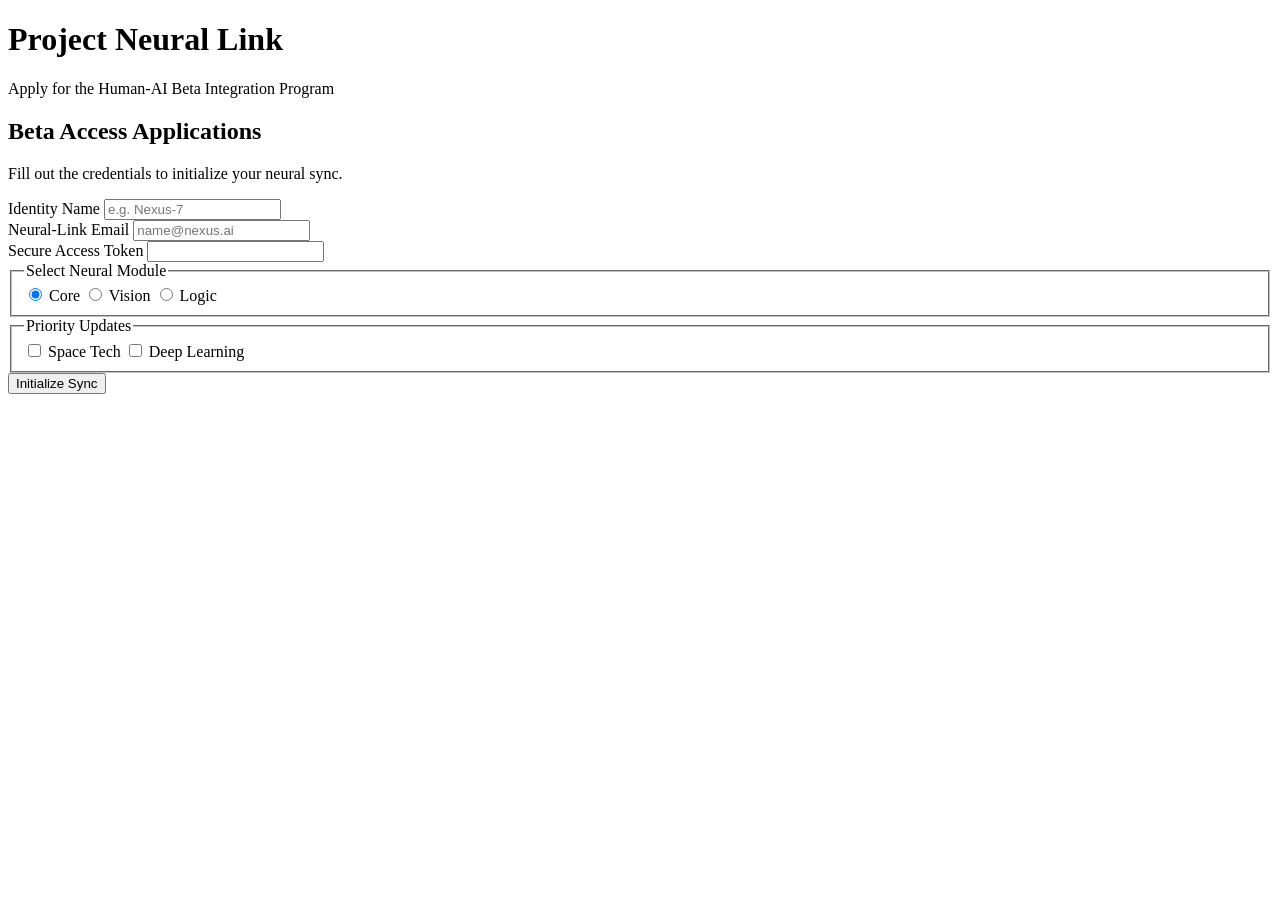
==== index.html @ 3d306356 "docs: update README with project goals" ====
<!DOCTYPE html>
<html lang="en">

<head>
  <meta charset="utf-8" />
  <meta name="viewport" content="width=device-width, initial-scale=1.0" />
  <title>NEXUS AI SOLUTIONS</title>
  <link rel="stylesheet" href="./style.css">
  <!-- done! -->
</head>

<body>

  <header class="hero">
    <div class="hero-content">
      <h1>Project Neural Link</h1>
      <p>Apply for the Human-AI Beta Integration Program</p>
      <!-- Video or image as a header is cool :) -->
    </div>
  </header>

  <main>
    <section class="form-container">
      <h2>Beta Access Applications</h2>
      <p>Fill out the credentials to initialize your neural sync.</p>

      <form action="https://httpbin.org/anything" method="POST">

        <div class="form-group">
          <label for="username">Identity Name</label>
          <input type="text" name="user_name" id="user_name" required placeholder="e.g. Nexus-7">
        </div>

        <div class="form-group">
          <label for="user_email">Neural-Link Email</label>
          <input type="email" name="user_email" id="user_email" required placeholder="name@nexus.ai">
        </div>

        <div class="form-group">
          <label for="secure_code">Secure Access Token</label>
          <input type="password" name="secure_code" id="secure_code" required>
        </div>

        <fieldset>
          <legend>Select Neural Module</legend>
          <div class="radio-group">
            <label><input type="radio" name="module" value="core" checked> Core</label>
            <label><input type="radio" name="module" value="vision"> Vision</label>
            <label><input type="radio" name="module" value="logic"> Logic</label>
          </div>
        </fieldset>

        <fieldset>
          <legend>Priority Updates</legend>
          <div class="checkbox-group">
            <label><input type="checkbox" name="interest" value="space-tech"> Space Tech</label>
            <label><input type="checkbox" name="interest" value="deep-learning"> Deep Learning</label>
          </div>
        </fieldset>

        <button type="submit" class="submit-btn">Initialize Sync</button>
      </form>
    </section>

  </main>

</body>

</html>
---- style.css ----
body {
  background: white;
}
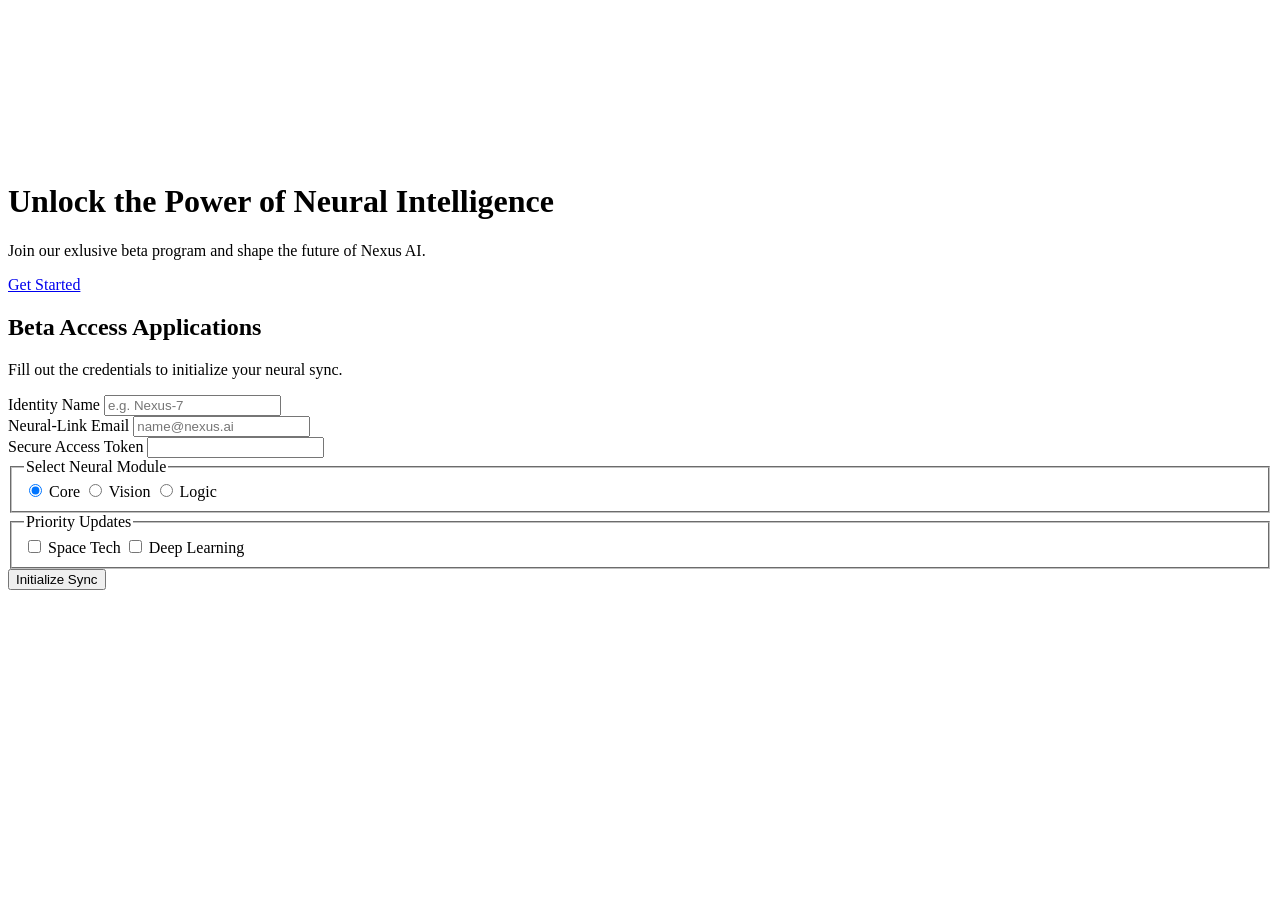
==== commit 38826b7d: "assets: add background videos for hero section" ====
--- a/index.html
+++ b/index.html
@@ -12,10 +12,14 @@
 <body>
 
   <header class="hero">
+    <video autoplay muted loop playsinline id="hero-video"> <!--playsinline is important for video playback on mobile-->
+      <source src="hero-video-ai.mp4" type="video/mp4">
+      Din webbläsare stödjer inte video-taggen. <!--remove this line? -->
+    </video>
     <div class="hero-content">
-      <h1>Project Neural Link</h1>
-      <p>Apply for the Human-AI Beta Integration Program</p>
-      <!-- Video or image as a header is cool :) -->
+      <h1>Unlock the Power of Neural Intelligence</h1>
+      <p>Join our exlusive beta program and shape the future of Nexus AI.</p>
+      <a href="#beta-form" class="cta-btn">Get Started</a> <!--vad gör denna länk?-->
     </div>
   </header>
 
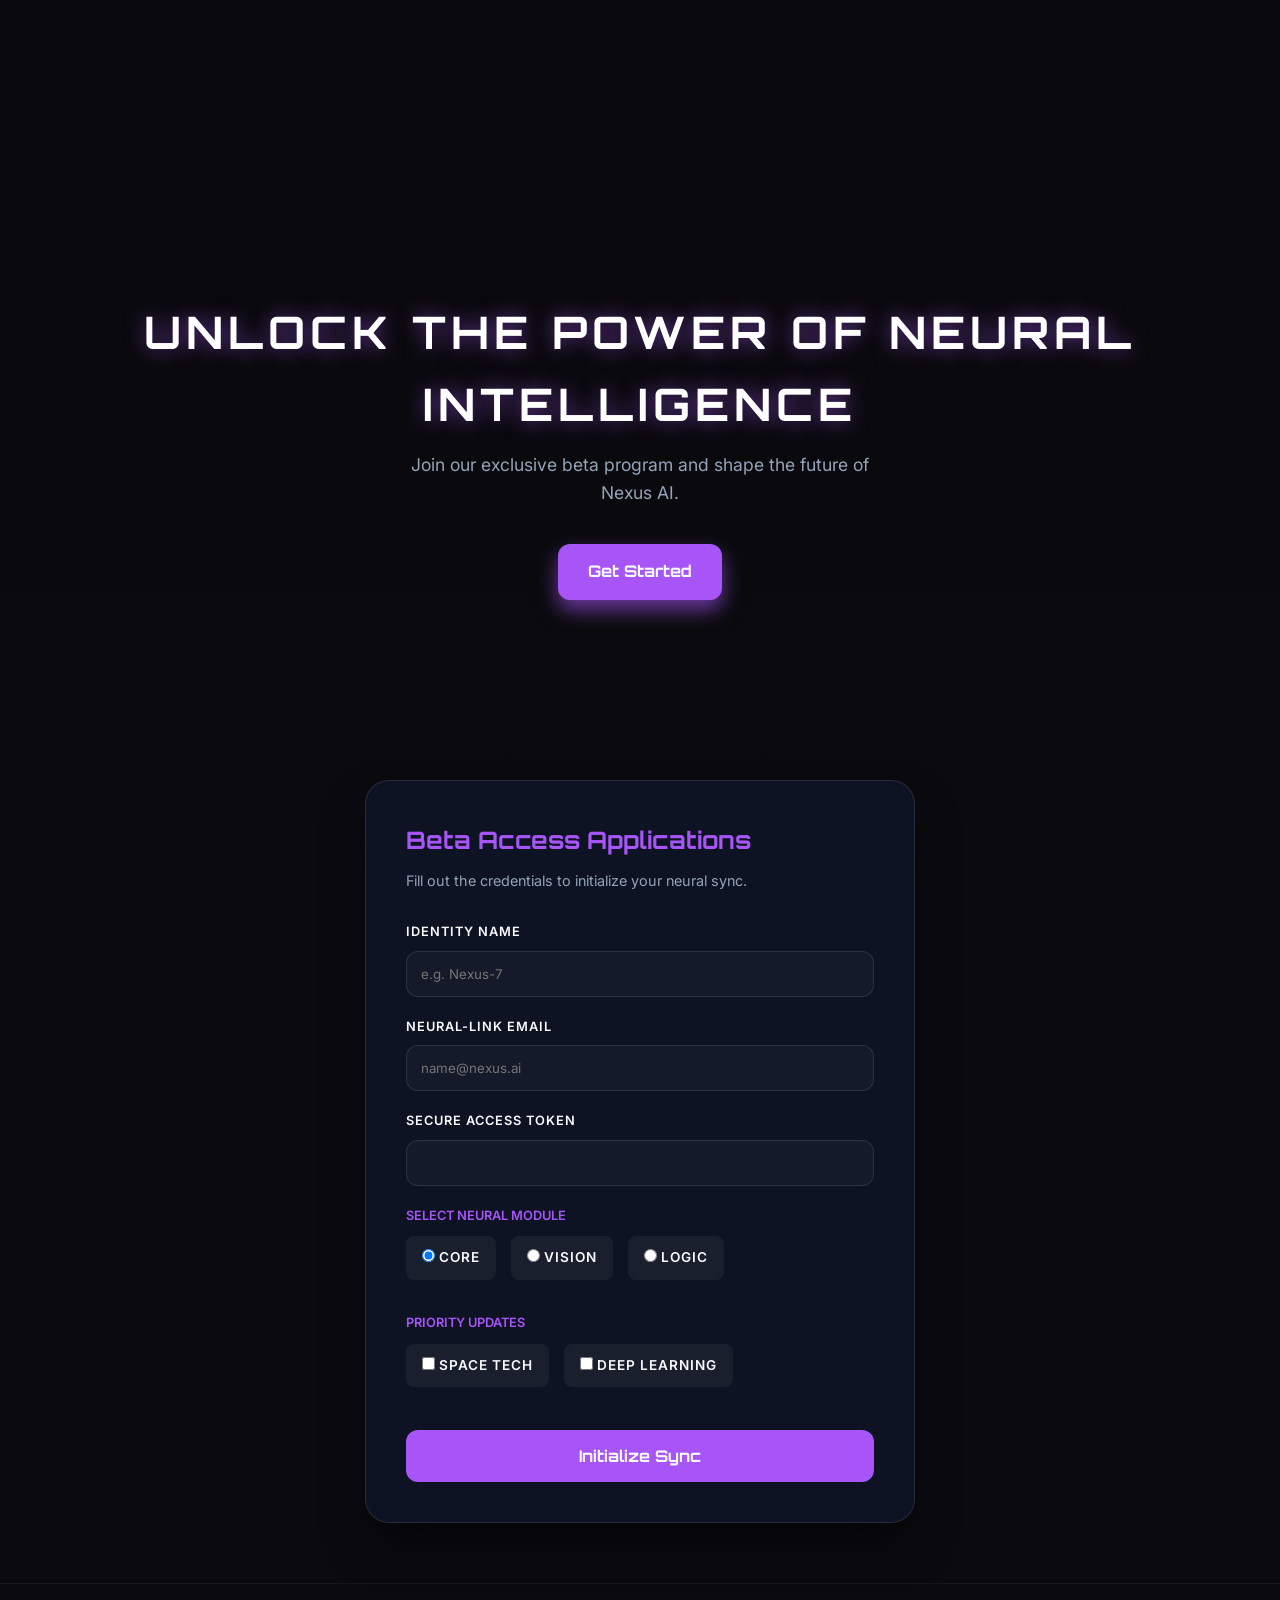
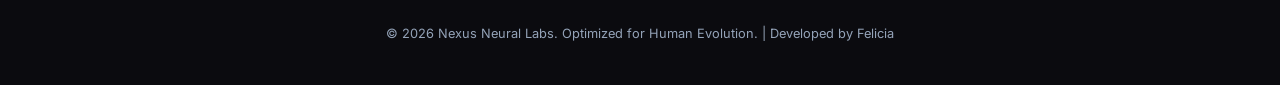
==== commit 14edd86d: "complete styling, accessibility fixes and navigation" ====
--- a/index.html
+++ b/index.html
@@ -6,7 +6,7 @@
   <meta name="viewport" content="width=device-width, initial-scale=1.0" />
   <title>NEXUS AI SOLUTIONS</title>
   <link rel="stylesheet" href="./style.css">
-  <!-- done! -->
+  <link rel="icon" href="https://fav.farm/🤖" />
 </head>
 
 <body>
@@ -14,24 +14,24 @@
   <header class="hero">
     <video autoplay muted loop playsinline id="hero-video"> <!--playsinline is important for video playback on mobile-->
       <source src="hero-video-ai.mp4" type="video/mp4">
-      Din webbläsare stödjer inte video-taggen. <!--remove this line? -->
+      Your browser does not support the video tag.
     </video>
     <div class="hero-content">
       <h1>Unlock the Power of Neural Intelligence</h1>
-      <p>Join our exlusive beta program and shape the future of Nexus AI.</p>
-      <a href="#beta-form" class="cta-btn">Get Started</a> <!--vad gör denna länk?-->
+      <p>Join our exclusive beta program and shape the future of Nexus AI.</p>
+      <a href="#beta-form" class="cta-button">Get Started</a>
     </div>
   </header>
 
   <main>
-    <section class="form-container">
+    <section id="beta-form" class="form-container">
       <h2>Beta Access Applications</h2>
       <p>Fill out the credentials to initialize your neural sync.</p>
 
       <form action="https://httpbin.org/anything" method="POST">
 
         <div class="form-group">
-          <label for="username">Identity Name</label>
+          <label for="user_name">Identity Name</label>
           <input type="text" name="user_name" id="user_name" required placeholder="e.g. Nexus-7">
         </div>
 
@@ -68,6 +68,10 @@
 
   </main>
 
+  <footer>
+    <p>&copy; 2026 Nexus Neural Labs. Optimized for Human Evolution. | Developed by Felicia </p>
+  </footer>
+
 </body>
 
 </html>
--- a/style.css
+++ b/style.css
@@ -1,3 +1,244 @@
+/* IMPORT & FONTS */
+@import url('https://fonts.googleapis.com/css2?family=Inter:wght@300;400;600&family=Orbitron:wght@700&display=swap');
+
+html {
+  scroll-behavior: smooth;
+}
+
+/* RESET & BASE */
+* {
+  margin: 0;
+  padding: 0;
+  box-sizing: border-box;
+}
+
 body {
-  background: white;
+  font-family: 'Inter', sans-serif;
+  background-color: #0b0b0f;
+  color: #f8fafc;
+  line-height: 1.6;
+  overflow-x: hidden;
+}
+
+/* HERO SECTION */
+.hero {
+  position: relative;
+  height: 100vh;
+  width: 100%;
+  display: flex;
+  flex-direction: column;
+  justify-content: center;
+  align-items: center;
+  text-align: center;
+  overflow: hidden;
+}
+
+#hero-video {
+  position: absolute;
+  top: 0;
+  left: 0;
+  width: 100%;
+  height: 100%;
+  z-index: -1;
+  object-fit: cover;
+}
+
+.hero::after {
+  content: '';
+  position: absolute;
+  top: 0;
+  left: 0;
+  width: 100%;
+  height: 100%;
+  background: linear-gradient(to bottom, rgba(0, 0, 0, 0.2), #0b0b0f);
+  z-index: 0;
+}
+
+.hero-content {
+  position: relative;
+  z-index: 10;
+  padding: 0 20px;
+}
+
+.hero-content h1 {
+  font-family: 'Orbitron', sans-serif;
+  font-size: clamp(1.8rem, 6vw, 2.8rem);
+  /*Scales text after screensize */
+  text-transform: uppercase;
+  letter-spacing: 5px;
+  margin-bottom: 10px;
+  color: #fff;
+  text-shadow: 0 0 20px rgba(168, 85, 247, 0.6);
+}
+
+.hero-content p {
+  font-size: 1.1rem;
+  color: #94a3b8;
+  max-width: 500px;
+  margin: 0 auto 20px auto;
+}
+
+.cta-button {
+  display: inline-block;
+  margin-top: 20px;
+  padding: 15px 30px;
+  background: #a855f7;
+  color: white;
+  text-decoration: none;
+  /* Removes underline */
+  border-radius: 12px;
+  font-family: 'Orbitron', sans-serif;
+  font-weight: bold;
+  transition: 0.3s;
+}
+
+.cta-button {
+  transform: translateY(-3px);
+  box-shadow: 0 10px 20px rgba(168, 85, 247, 0.6);
+}
+
+/* FORM SECTION */
+.form-container {
+  position: relative;
+  z-index: 5;
+  max-width: 550px;
+  margin: -120px auto 60px;
+  /* Flyter upp över videon */
+  background: rgba(15, 23, 42, 0.75);
+  backdrop-filter: blur(15px);
+  -webkit-backdrop-filter: blur(15px);
+  /* För Safari */
+  padding: 40px;
+  border-radius: 24px;
+  border: 1px solid rgba(255, 255, 255, 0.1);
+  box-shadow: 0 25px 50px -12px rgba(0, 0, 0, 0.7);
+}
+
+.form-container h2 {
+  font-family: 'Orbitron', sans-serif;
+  margin-bottom: 10px;
+  font-size: 1.5rem;
+  color: #a855f7;
+}
+
+.form-container p {
+  margin-bottom: 30px;
+  color: #94a3b8;
+  font-size: 0.9rem;
+}
+
+/* FORM FIELDS */
+.form-group {
+  margin-bottom: 20px;
+  text-align: left;
+}
+
+label {
+  display: block;
+  margin-bottom: 8px;
+  font-size: 0.8rem;
+  text-transform: uppercase;
+  letter-spacing: 1px;
+  font-weight: 600;
+}
+
+input[type="text"],
+input[type="email"],
+input[type="password"],
+select {
+  width: 100%;
+  padding: 14px;
+  background: rgba(255, 255, 255, 0.03);
+  border: 1px solid rgba(255, 255, 255, 0.1);
+  border-radius: 12px;
+  color: #fff;
+  font-family: inherit;
+  transition: 0.3s ease;
+}
+
+input:focus {
+  outline: none;
+  border-color: #a855f7;
+  background: rgba(255, 255, 255, 0.07);
+  box-shadow: 0 0 15px rgba(168, 85, 247, 0.3);
+}
+
+/* RADIO & CHECKBOX */
+fieldset {
+  border: none;
+  margin-bottom: 25px;
+  text-align: left;
+}
+
+legend {
+  font-size: 0.8rem;
+  font-weight: 600;
+  margin-bottom: 10px;
+  color: #a855f7;
+  text-transform: uppercase;
+}
+
+.radio-group,
+.checkbox-group {
+  display: flex;
+  gap: 15px;
+  flex-wrap: wrap;
+}
+
+label:has(input[type="radio"]),
+label:has(input[type="checkbox"]) {
+  background: rgba(255, 255, 255, 0.05);
+  padding: 10px 15px;
+  border-radius: 8px;
+  cursor: pointer;
+  font-size: 0.85rem;
+  border: 1px solid transparent;
+  transition: 0.2s;
+}
+
+label:hover {
+  background: rgba(255, 255, 255, 0.1);
+}
+
+/* SUBMIT BUTTON */
+.submit-btn {
+  width: 100%;
+  padding: 16px;
+  background: #a855f7;
+  color: white;
+  border: none;
+  border-radius: 12px;
+  font-family: 'Orbitron', sans-serif;
+  font-weight: bold;
+  font-size: 1rem;
+  cursor: pointer;
+  transition: 0.4s;
+  margin-top: 10px;
+}
+
+.submit-btn:hover {
+  transform: translateY(-3px);
+  box-shadow: 0 10px 20px rgba(168, 85, 247, 0.6);
+  filter: brightness(1.1);
+}
+
+/* FOOTER STYLES */
+footer {
+  text-align: center;
+  padding: 40px;
+  font-size: 0.8rem;
+  color: #94a3b8;
+  border-top: 1px solid rgba(255, 255, 255, 0.05);
+}
+
+/* RESPONSIVENESS */
+@media (max-width: 600px) {
+  .form-container {
+    margin: -50px 20px 40px;
+    padding: 25px;
+  }
+
+  .hero-content h1 {
+    font-size: 2rem;
+  }
 }
